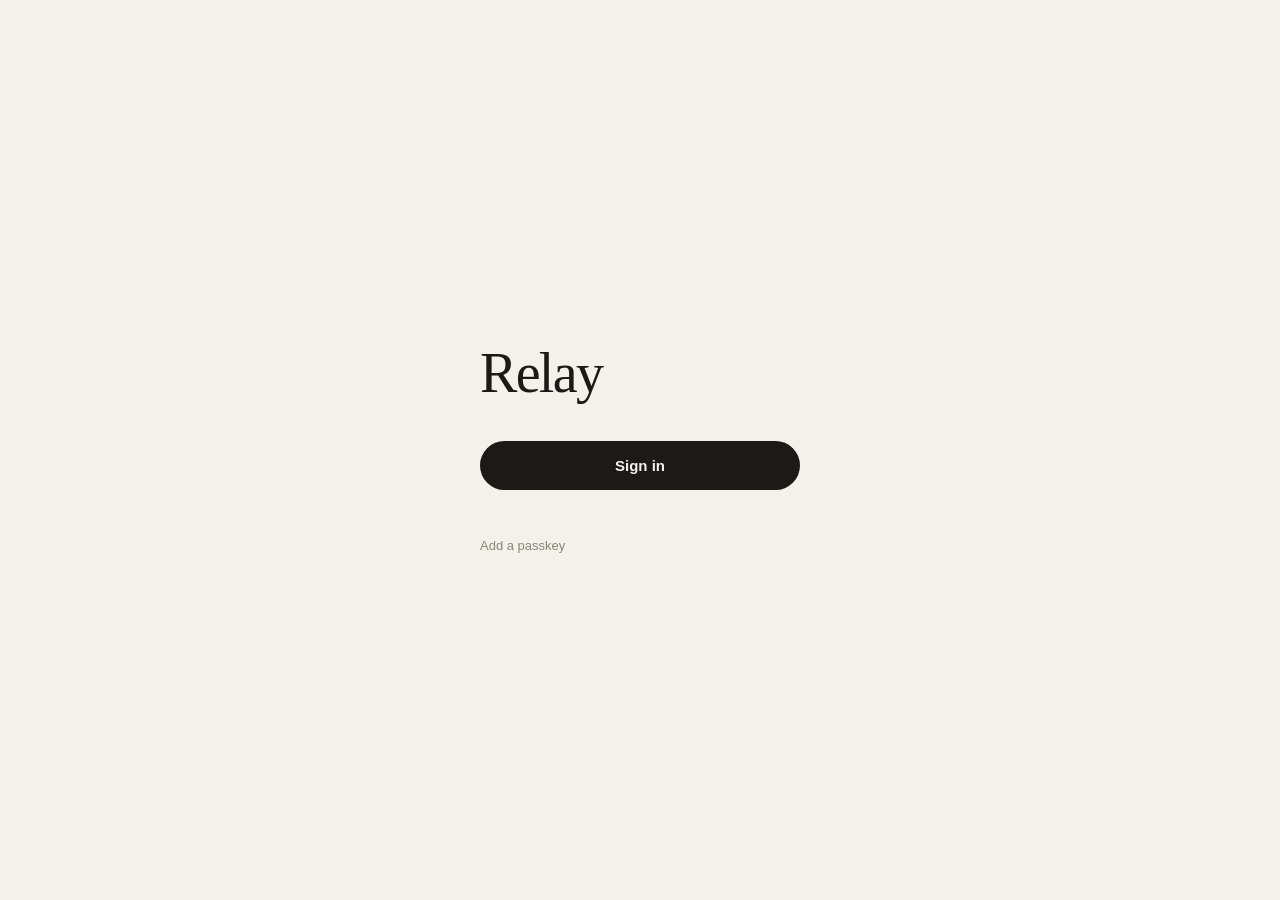
==== internal/ui/static/index.html @ f5f683ca "Redesign the dashboard for phones and cut most of the UI - Phone first: the week is a list of days t" ====
<!doctype html>
<html lang="en">
<head>
<meta charset="utf-8">
<meta name="viewport" content="width=device-width, initial-scale=1, viewport-fit=cover">
<meta name="referrer" content="no-referrer">
<meta name="theme-color" content="#f4f1ea" media="(prefers-color-scheme: light)">
<meta name="theme-color" content="#121210" media="(prefers-color-scheme: dark)">
<title>Relay</title>
<link rel="stylesheet" href="style.css">
<script src="app.js" defer></script>
</head>
<body>
<main id="login" class="login" hidden>
  <h1>Relay</h1>
  <button id="login-btn" class="primary" type="button">Sign in</button>
  <p id="login-msg" class="msg" role="status"></p>
  <details id="register">
    <summary>Add a passkey</summary>
    <input id="reg-token" type="password" autocomplete="off" spellcheck="false" placeholder="API token" aria-label="API token">
    <button id="reg-btn" type="button">Add</button>
    <p id="reg-msg" class="msg" role="status"></p>
  </details>
</main>

<div id="app" hidden>
  <header class="bar">
    <button id="prev" class="icon" type="button" aria-label="Previous">&#8249;</button>
    <button id="range" class="range" type="button" title="Today"></button>
    <button id="next" class="icon" type="button" aria-label="Next">&#8250;</button>
    <div class="views" role="tablist" aria-label="View">
      <button id="v-week" type="button" role="tab">Week</button>
      <button id="v-day" type="button" role="tab">Day</button>
    </div>
  </header>
  <nav id="filters" class="filters" aria-label="Networks"></nav>
  <section id="cal" class="cal"></section>
  <button id="logout" class="out" type="button">Sign out</button>
</div>

<dialog id="preview" tabindex="-1">
  <form method="dialog"><button class="icon close" aria-label="Close">&times;</button></form>
  <div id="preview-body"></div>
</dialog>
</body>
</html>
---- internal/ui/static/style.css ----
:root {
  --bg: #f4f1ea; --ink: #1b1a17; --soft: #8a857a; --line: #e2ddd2; --raise: #fbf9f4;
  --accent: #c2410c; --err: #b42318;
  --x: #1b1a17; --facebook: #1877f2; --instagram: #d62976; --youtube: #e62117; --tiktok: #0fa3a3; --website: #6b46c1;
  --serif: "New York", ui-serif, "Iowan Old Style", "Charter", Georgia, serif;
  --sans: ui-sans-serif, -apple-system, "SF Pro Text", "Segoe UI", sans-serif;
  color-scheme: light dark;
}
@media (prefers-color-scheme: dark) {
  :root { --bg: #121210; --ink: #ece8df; --soft: #8c877c; --line: #2a2925; --raise: #1a1917; --accent: #fb923c; --x: #ece8df; }
}
* { box-sizing: border-box; }
html, body { margin: 0; background: var(--bg); color: var(--ink); font: 15px/1.4 var(--sans); -webkit-font-smoothing: antialiased; }
[hidden] { display: none !important; }
button { font: inherit; color: inherit; background: none; border: 0; padding: 0; cursor: pointer; -webkit-tap-highlight-color: transparent; }
button:focus-visible, summary:focus-visible { outline: 2px solid var(--accent); outline-offset: 2px; border-radius: 6px; }
.icon { width: 40px; height: 40px; display: grid; place-items: center; font-size: 22px; line-height: 1; border-radius: 50%; color: var(--soft); flex: none; }
.icon:hover { color: var(--ink); background: var(--line); }

.login { min-height: 100dvh; display: flex; flex-direction: column; justify-content: center; gap: 16px; width: min(320px, 100% - 32px); margin: 0 auto; }
.login h1 { font: 400 56px/1 var(--serif); letter-spacing: -0.03em; margin: 0 0 24px; }
.primary { background: var(--ink); color: var(--bg); border-radius: 999px; padding: 14px; font-weight: 600; }
details { color: var(--soft); font-size: 13px; }
summary { cursor: pointer; list-style: none; }
summary::-webkit-details-marker { display: none; }
details[open] { display: flex; flex-wrap: wrap; gap: 8px; }
details summary, details .msg { flex-basis: 100%; }
details input { font: inherit; font-size: 16px; color: var(--ink); background: var(--raise); border: 1px solid var(--line); border-radius: 999px; padding: 0 16px; height: 46px; flex: 1; min-width: 0; }
details button { border: 1px solid var(--line); border-radius: 999px; padding: 0 20px; height: 46px; color: var(--ink); }
.msg { min-height: 1.2em; margin: 0; font-size: 13px; color: var(--soft); }
.msg.err { color: var(--err); }

.bar {
  position: sticky; top: 0; z-index: 2; display: flex; align-items: center; gap: 2px;
  padding: max(8px, env(safe-area-inset-top)) 8px 8px; background: color-mix(in srgb, var(--bg) 88%, transparent);
  backdrop-filter: blur(14px); -webkit-backdrop-filter: blur(14px);
}
.range { font: 400 21px/1 var(--serif); letter-spacing: -0.01em; padding: 8px 6px; white-space: nowrap; }
#next { margin-right: auto; }
.views { display: flex; background: var(--line); border-radius: 999px; padding: 3px; font-size: 13px; }
.views button { padding: 6px 12px; border-radius: 999px; color: var(--soft); }
.views button[aria-selected="true"] { background: var(--raise); color: var(--ink); box-shadow: 0 1px 2px rgb(0 0 0 / .08); }

.filters { display: flex; gap: 14px; padding: 0 16px 8px; overflow-x: auto; scrollbar-width: none; }
.filters button { display: inline-flex; align-items: center; gap: 6px; font-size: 13px; color: var(--soft); white-space: nowrap; padding: 4px 0; }
.filters button.off { opacity: .35; text-decoration: line-through; }
.dot { width: 7px; height: 7px; border-radius: 50%; background: var(--net, var(--soft)); flex: none; }

.cal { padding: 0 16px calc(32px + env(safe-area-inset-bottom)); }
.day { padding-top: 20px; scroll-margin-top: 56px; }
.day-head { display: flex; align-items: baseline; gap: 8px; width: 100%; padding: 0 0 8px; border-bottom: 1px solid var(--line); text-align: left; }
.day-head .n { font: 400 30px/1 var(--serif); letter-spacing: -0.02em; }
.day-head .w { color: var(--soft); font-size: 13px; text-transform: uppercase; letter-spacing: .08em; }
.day.today .day-head .n { color: var(--accent); }

.row {
  display: grid; grid-template-columns: 3px 38px minmax(0, 1fr) auto; gap: 0 10px; align-items: center; width: 100%; min-width: 0;
  padding: 10px 0; border-bottom: 1px solid var(--line); text-align: left;
  animation: rise .35s ease-out both; animation-delay: calc(var(--i, 0) * 18ms);
}
.row::before { content: ""; align-self: stretch; border-radius: 2px; background: var(--net, var(--soft)); }
.row:hover .text { color: var(--ink); }
.row .time { font-size: 12px; color: var(--soft); font-variant-numeric: tabular-nums; }
.row .text { overflow: hidden; display: -webkit-box; -webkit-line-clamp: 2; -webkit-box-orient: vertical; word-break: break-word; font-size: 14px; }
.row .thumb { width: 44px; height: 44px; border-radius: 8px; object-fit: cover; background: var(--line); }
.row.done .text, .row.done .thumb { opacity: .6; }
.row.failed .time { color: var(--err); font-weight: 600; }
.row.draft .text { font-style: italic; color: var(--soft); }
.flag { color: var(--err); font-size: 12px; font-weight: 600; margin-right: 4px; }
.out { display: block; margin: 32px auto 0; font-size: 13px; color: var(--soft); padding: 8px 12px; }
.out:hover { color: var(--ink); }
.empty { color: var(--soft); font: italic 400 18px var(--serif); padding: 48px 0; text-align: center; }

.dayview { max-width: 640px; }
.dayview .row { grid-template-columns: 3px 42px minmax(0, 1fr) auto; padding: 14px 0; }
.dayview .row .text { -webkit-line-clamp: 3; font-size: 15px; }
.dayview .row .thumb { width: 64px; height: 64px; border-radius: 10px; }

@keyframes rise { from { opacity: 0; transform: translateY(4px); } }
@media (prefers-reduced-motion: reduce) { .row { animation: none; } }

dialog {
  border: 0; padding: 20px 20px calc(20px + env(safe-area-inset-bottom)); background: var(--raise); color: var(--ink);
  width: 100%; max-width: 100%; max-height: 88dvh; margin: auto 0 0; border-radius: 20px 20px 0 0; overflow-y: auto;
}
dialog:focus { outline: none; }
dialog::backdrop { background: rgb(0 0 0 / .4); }
.close { position: absolute; right: 8px; top: 8px; }
.pv-head { display: flex; align-items: center; gap: 8px; font-size: 13px; color: var(--soft); padding-right: 40px; margin-bottom: 12px; }
.pv-head a { margin-left: auto; color: var(--ink); text-decoration: none; }
dialog h3 { font: 400 22px/1.2 var(--serif); margin: 0 0 8px; }
.pv-media { display: flex; gap: 6px; overflow-x: auto; margin: 0 -20px 12px; padding: 0 20px; scrollbar-width: none; }
.pv-media img, .pv-media video { height: 220px; max-width: 85%; border-radius: 12px; background: var(--line); object-fit: cover; }
.pv-part { white-space: pre-wrap; word-break: break-word; margin: 0 0 12px; }
.pv-part + .pv-part { padding-top: 12px; border-top: 1px solid var(--line); }
.pv-err { color: var(--err); font-size: 13px; }

@media (min-width: 900px) {
  .bar { padding: 12px 24px; }
  .filters, .cal { padding-left: 24px; padding-right: 24px; }
  .week { display: grid; grid-template-columns: repeat(7, minmax(0, 1fr)); gap: 0 16px; }
  .week .row { grid-template-columns: 3px minmax(0, 1fr) auto; grid-template-rows: auto auto; gap: 2px 8px; }
  .week .row::before { grid-row: span 2; }
  .week .row .time { grid-column: 2; }
  .week .row .thumb { grid-column: 3; grid-row: 1 / span 2; width: 36px; height: 36px; }
  .week .row .text { grid-column: 2; font-size: 13px; }
  .dayview { margin: 0 auto; }
  dialog { width: min(560px, 100% - 32px); margin: auto; border-radius: 20px; max-height: 85vh; padding-bottom: 20px; }
}
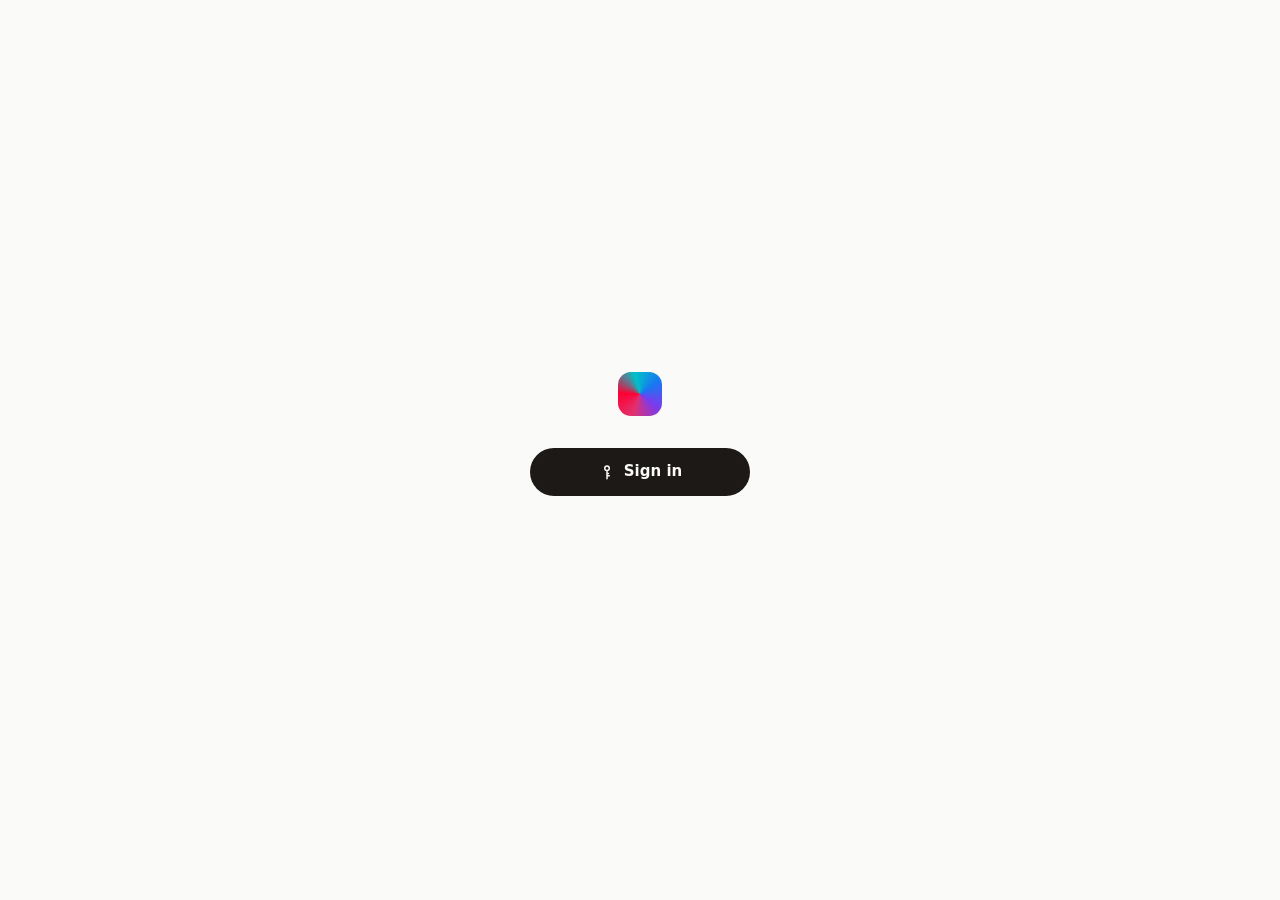
==== commit 4670e033: "Merge pull request #5 from Seeyko/claude/ui-redesign" ====
--- a/internal/ui/static/index.html
+++ b/internal/ui/static/index.html
@@ -4,42 +4,41 @@
 <meta charset="utf-8">
 <meta name="viewport" content="width=device-width, initial-scale=1, viewport-fit=cover">
 <meta name="referrer" content="no-referrer">
-<meta name="theme-color" content="#f4f1ea" media="(prefers-color-scheme: light)">
-<meta name="theme-color" content="#121210" media="(prefers-color-scheme: dark)">
+<meta name="theme-color" content="#fafaf9" media="(prefers-color-scheme: light)">
+<meta name="theme-color" content="#111110" media="(prefers-color-scheme: dark)">
 <title>Relay</title>
 <link rel="stylesheet" href="style.css">
 <script src="app.js" defer></script>
 </head>
 <body>
 <main id="login" class="login" hidden>
-  <h1>Relay</h1>
-  <button id="login-btn" class="primary" type="button">Sign in</button>
+  <div class="mark" aria-hidden="true"></div>
+  <button id="login-btn" class="primary" type="button"></button>
   <p id="login-msg" class="msg" role="status"></p>
-  <details id="register">
-    <summary>Add a passkey</summary>
-    <input id="reg-token" type="password" autocomplete="off" spellcheck="false" placeholder="API token" aria-label="API token">
-    <button id="reg-btn" type="button">Add</button>
-    <p id="reg-msg" class="msg" role="status"></p>
-  </details>
+  <button id="reg-toggle" class="link" type="button" hidden></button>
+  <form id="register" class="register" hidden>
+    <input id="reg-token" type="password" autocomplete="off" spellcheck="false" required>
+    <button id="reg-btn" type="submit"></button>
+  </form>
 </main>
 
 <div id="app" hidden>
   <header class="bar">
-    <button id="prev" class="icon" type="button" aria-label="Previous">&#8249;</button>
-    <button id="range" class="range" type="button" title="Today"></button>
-    <button id="next" class="icon" type="button" aria-label="Next">&#8250;</button>
-    <div class="views" role="tablist" aria-label="View">
-      <button id="v-week" type="button" role="tab">Week</button>
-      <button id="v-day" type="button" role="tab">Day</button>
+    <button id="prev" class="icon" type="button" aria-label="Previous"><svg viewBox="0 0 24 24"><path d="M15 6l-6 6 6 6"/></svg></button>
+    <button id="range" class="range" type="button"></button>
+    <button id="next" class="icon" type="button" aria-label="Next"><svg viewBox="0 0 24 24"><path d="M9 6l6 6-6 6"/></svg></button>
+    <div class="spacer"></div>
+    <div class="seg" role="tablist">
+      <button id="v-week" type="button" role="tab"></button>
+      <button id="v-day" type="button" role="tab"></button>
     </div>
+    <button id="logout" class="icon" type="button" aria-label="Sign out"><svg viewBox="0 0 24 24"><path d="M15 4h3a2 2 0 0 1 2 2v12a2 2 0 0 1-2 2h-3M10 17l5-5-5-5M15 12H4"/></svg></button>
   </header>
-  <nav id="filters" class="filters" aria-label="Networks"></nav>
-  <section id="cal" class="cal"></section>
-  <button id="logout" class="out" type="button">Sign out</button>
+  <nav id="strip" class="strip" aria-label="Days"></nav>
+  <main id="cal" class="cal"></main>
 </div>
 
-<dialog id="preview" tabindex="-1">
-  <form method="dialog"><button class="icon close" aria-label="Close">&times;</button></form>
+<dialog id="preview" class="sheet">
   <div id="preview-body"></div>
 </dialog>
 </body>
--- a/internal/ui/static/style.css
+++ b/internal/ui/static/style.css
@@ -1,109 +1,112 @@
 :root {
-  --bg: #f4f1ea; --ink: #1b1a17; --soft: #8a857a; --line: #e2ddd2; --raise: #fbf9f4;
-  --accent: #c2410c; --err: #b42318;
-  --x: #1b1a17; --facebook: #1877f2; --instagram: #d62976; --youtube: #e62117; --tiktok: #0fa3a3; --website: #6b46c1;
-  --serif: "New York", ui-serif, "Iowan Old Style", "Charter", Georgia, serif;
-  --sans: ui-sans-serif, -apple-system, "SF Pro Text", "Segoe UI", sans-serif;
+  --bg: #fafaf9; --surface: #ffffff; --ink: #1c1917; --muted: #78716c; --faint: #e7e5e4; --hover: #f5f5f4;
+  --accent: #1c1917; --danger: #dc2626;
+  --x: #1c1917; --facebook: #1877f2; --instagram: #e1306c; --youtube: #ff0033; --tiktok: #00c2c7; --website: #7c3aed;
+  --r: 14px; --safe-b: env(safe-area-inset-bottom, 0px);
   color-scheme: light dark;
 }
 @media (prefers-color-scheme: dark) {
-  :root { --bg: #121210; --ink: #ece8df; --soft: #8c877c; --line: #2a2925; --raise: #1a1917; --accent: #fb923c; --x: #ece8df; }
+  :root { --bg: #111110; --surface: #1a1a19; --ink: #f5f5f4; --muted: #a8a29e; --faint: #292524; --hover: #232321; --accent: #f5f5f4; --x: #f5f5f4; }
 }
-* { box-sizing: border-box; }
-html, body { margin: 0; background: var(--bg); color: var(--ink); font: 15px/1.4 var(--sans); -webkit-font-smoothing: antialiased; }
+* { box-sizing: border-box; -webkit-tap-highlight-color: transparent; }
+html, body { margin: 0; background: var(--bg); color: var(--ink); font: 15px/1.45 ui-sans-serif, system-ui, -apple-system, "Segoe UI", sans-serif; -webkit-font-smoothing: antialiased; }
 [hidden] { display: none !important; }
-button { font: inherit; color: inherit; background: none; border: 0; padding: 0; cursor: pointer; -webkit-tap-highlight-color: transparent; }
-button:focus-visible, summary:focus-visible { outline: 2px solid var(--accent); outline-offset: 2px; border-radius: 6px; }
-.icon { width: 40px; height: 40px; display: grid; place-items: center; font-size: 22px; line-height: 1; border-radius: 50%; color: var(--soft); flex: none; }
-.icon:hover { color: var(--ink); background: var(--line); }
+button { font: inherit; color: inherit; background: none; border: 0; padding: 0; cursor: pointer; }
+:focus-visible { outline: 2px solid var(--ink); outline-offset: 2px; border-radius: 8px; }
+svg { width: 20px; height: 20px; fill: none; stroke: currentColor; stroke-width: 2; stroke-linecap: round; stroke-linejoin: round; }
 
-.login { min-height: 100dvh; display: flex; flex-direction: column; justify-content: center; gap: 16px; width: min(320px, 100% - 32px); margin: 0 auto; }
-.login h1 { font: 400 56px/1 var(--serif); letter-spacing: -0.03em; margin: 0 0 24px; }
-.primary { background: var(--ink); color: var(--bg); border-radius: 999px; padding: 14px; font-weight: 600; }
-details { color: var(--soft); font-size: 13px; }
-summary { cursor: pointer; list-style: none; }
-summary::-webkit-details-marker { display: none; }
-details[open] { display: flex; flex-wrap: wrap; gap: 8px; }
-details summary, details .msg { flex-basis: 100%; }
-details input { font: inherit; font-size: 16px; color: var(--ink); background: var(--raise); border: 1px solid var(--line); border-radius: 999px; padding: 0 16px; height: 46px; flex: 1; min-width: 0; }
-details button { border: 1px solid var(--line); border-radius: 999px; padding: 0 20px; height: 46px; color: var(--ink); }
-.msg { min-height: 1.2em; margin: 0; font-size: 13px; color: var(--soft); }
-.msg.err { color: var(--err); }
+/* ---------- login ---------- */
+.login { min-height: 100dvh; display: flex; flex-direction: column; align-items: center; justify-content: center; gap: 14px; padding: 24px; }
+.mark { width: 44px; height: 44px; border-radius: 13px; background: conic-gradient(from 200deg, var(--instagram), var(--youtube), var(--tiktok), var(--facebook), var(--website), var(--instagram)); margin-bottom: 18px; }
+.primary { background: var(--accent); color: var(--bg); padding: 13px 22px; border-radius: 999px; font-weight: 600; min-width: 220px; display: inline-flex; gap: 8px; justify-content: center; align-items: center; }
+.primary svg { width: 18px; height: 18px; }
+.link { color: var(--muted); font-size: 13px; }
+.register { display: flex; gap: 8px; width: min(320px, 100%); }
+.register input { flex: 1; min-width: 0; font: inherit; color: inherit; background: var(--surface); border: 1px solid var(--faint); border-radius: 999px; padding: 10px 14px; }
+.register button { padding: 10px 16px; border-radius: 999px; background: var(--faint); font-weight: 600; }
+.msg { min-height: 1.4em; margin: 0; font-size: 13px; color: var(--muted); text-align: center; }
+.msg.err { color: var(--danger); }
 
-.bar {
-  position: sticky; top: 0; z-index: 2; display: flex; align-items: center; gap: 2px;
-  padding: max(8px, env(safe-area-inset-top)) 8px 8px; background: color-mix(in srgb, var(--bg) 88%, transparent);
-  backdrop-filter: blur(14px); -webkit-backdrop-filter: blur(14px);
+/* ---------- header ---------- */
+.bar { position: sticky; top: 0; z-index: 3; display: flex; align-items: center; gap: 2px; padding: 10px 12px; padding-top: max(10px, env(safe-area-inset-top)); background: color-mix(in srgb, var(--bg) 85%, transparent); backdrop-filter: saturate(1.4) blur(14px); -webkit-backdrop-filter: saturate(1.4) blur(14px); }
+.icon { width: 36px; height: 36px; display: grid; place-items: center; border-radius: 10px; color: var(--muted); }
+.icon:hover { background: var(--hover); color: var(--ink); }
+.range { font-weight: 650; font-size: 17px; letter-spacing: -0.01em; padding: 4px 6px; border-radius: 8px; white-space: nowrap; }
+.range.away::after { content: ""; display: inline-block; width: 6px; height: 6px; border-radius: 50%; background: var(--muted); margin-left: 6px; vertical-align: middle; }
+.spacer { flex: 1; }
+.seg { display: flex; background: var(--faint); border-radius: 10px; padding: 2px; margin-right: 4px; }
+.seg button { padding: 5px 12px; border-radius: 8px; font-size: 13px; font-weight: 600; color: var(--muted); }
+.seg button[aria-selected="true"] { background: var(--surface); color: var(--ink); box-shadow: 0 1px 2px rgb(0 0 0 / .08); }
+
+/* ---------- day strip (mobile) ---------- */
+.strip { display: none; }
+.day-cell { display: flex; flex-direction: column; align-items: center; gap: 3px; padding: 6px 0 8px; border-radius: 12px; color: var(--muted); }
+.day-cell .wd { font-size: 11px; font-weight: 600; text-transform: uppercase; letter-spacing: .04em; }
+.day-cell .n { font-size: 17px; font-weight: 650; color: var(--ink); width: 34px; height: 34px; display: grid; place-items: center; border-radius: 50%; }
+.day-cell.today .n { color: var(--danger); }
+.day-cell.sel .n { background: var(--ink); color: var(--bg); }
+.dots { display: flex; gap: 2px; height: 5px; }
+.dots i { width: 5px; height: 5px; border-radius: 50%; background: var(--net); }
+
+/* ---------- calendar ---------- */
+.cal { padding: 4px 12px calc(32px + var(--safe-b)); }
+.week { display: grid; grid-template-columns: repeat(7, minmax(0, 1fr)); gap: 10px; }
+.col-head { display: flex; align-items: baseline; gap: 6px; padding: 6px 4px 10px; color: var(--muted); font-size: 12px; font-weight: 600; text-transform: uppercase; letter-spacing: .04em; cursor: pointer; }
+.col-head .n { font-size: 20px; color: var(--ink); text-transform: none; letter-spacing: -0.02em; }
+.col-head.today .n { color: var(--danger); }
+.col { display: flex; flex-direction: column; gap: 6px; min-width: 0; }
+.none { color: var(--faint); text-align: center; padding: 18px 0; font-size: 18px; }
+
+.post { position: relative; display: grid; grid-template-columns: 1fr auto; gap: 10px; align-items: start; width: 100%; text-align: left; background: var(--surface); border-radius: var(--r); padding: 10px 10px 10px 12px; box-shadow: 0 0 0 1px var(--faint); transition: transform .12s ease, box-shadow .12s ease; }
+.post:hover { box-shadow: 0 0 0 1px var(--faint), 0 6px 18px -8px rgb(0 0 0 / .18); }
+.post:active { transform: scale(.985); }
+.post .meta { display: flex; align-items: center; gap: 6px; font-size: 12px; color: var(--muted); font-variant-numeric: tabular-nums; }
+.post .meta svg { width: 14px; height: 14px; color: var(--net); stroke-width: 0; fill: currentColor; flex: none; }
+.post .meta b { font-weight: 600; color: var(--ink); }
+.post .txt { margin-top: 3px; font-size: 14px; line-height: 1.35; overflow: hidden; display: -webkit-box; -webkit-line-clamp: 2; -webkit-box-orient: vertical; word-break: break-word; }
+.post .th { width: 44px; height: 44px; border-radius: 9px; object-fit: cover; background: var(--faint); display: block; }
+.post.published { opacity: .55; }
+.post.draft { box-shadow: 0 0 0 1px var(--faint) inset; background: transparent; border: 1.5px dashed var(--faint); }
+.post.failed { box-shadow: 0 0 0 1.5px var(--danger); }
+.flag { width: 7px; height: 7px; border-radius: 50%; background: var(--danger); margin-left: auto; }
+
+/* day timeline */
+.day { max-width: 640px; margin: 0 auto; display: flex; flex-direction: column; }
+.hour { display: grid; grid-template-columns: 46px 1fr; gap: 8px; padding: 4px 0; }
+.hour > time { font-size: 12px; color: var(--muted); padding-top: 12px; font-variant-numeric: tabular-nums; }
+.hour .col { gap: 8px; }
+.day .post .th { width: 56px; height: 56px; }
+.day .post .txt { -webkit-line-clamp: 3; }
+.now { display: grid; grid-template-columns: 46px 1fr; gap: 8px; align-items: center; margin: 2px 0; }
+.now::before { content: ""; } .now i { height: 2px; background: var(--danger); border-radius: 2px; position: relative; }
+.now i::before { content: ""; position: absolute; left: -4px; top: -3px; width: 8px; height: 8px; border-radius: 50%; background: var(--danger); }
+.empty { text-align: center; color: var(--muted); padding: 64px 0; }
+
+/* ---------- preview sheet ---------- */
+.sheet { border: 0; padding: 0; margin: auto; width: min(520px, 100%); max-height: min(86dvh, 820px); border-radius: 22px; background: var(--surface); color: var(--ink); box-shadow: 0 24px 60px -20px rgb(0 0 0 / .45); overflow: auto; }
+.sheet::backdrop { background: rgb(0 0 0 / .4); backdrop-filter: blur(2px); }
+.sheet[open] { animation: pop .18s ease-out; }
+@keyframes pop { from { opacity: 0; transform: translateY(8px) scale(.98); } }
+.pv { padding: 18px 20px 22px; display: flex; flex-direction: column; gap: 14px; }
+.pv-top { display: flex; align-items: center; gap: 8px; font-size: 13px; color: var(--muted); }
+.pv-top > svg { width: 18px; height: 18px; stroke-width: 0; fill: var(--net); }
+.pv-top .spacer { flex: 1; }
+.pv h3 { margin: 0; font-size: 17px; letter-spacing: -0.01em; }
+.pv-media { display: flex; gap: 8px; overflow-x: auto; scroll-snap-type: x mandatory; margin: 0 -20px; padding: 0 20px; scrollbar-width: none; }
+.pv-media > * { flex: 0 0 auto; max-height: 340px; max-width: 86%; border-radius: 14px; scroll-snap-align: start; background: var(--faint); }
+.pv-media > :only-child { max-width: 100%; }
+.pv-part { white-space: pre-wrap; word-break: break-word; font-size: 15px; }
+.pv-part + .pv-part { border-top: 1px solid var(--faint); padding-top: 12px; }
+.pv-err { color: var(--danger); font-size: 13px; background: color-mix(in srgb, var(--danger) 8%, transparent); padding: 10px 12px; border-radius: 10px; margin: 0; }
+
+/* ---------- mobile ---------- */
+@media (max-width: 760px) {
+  .seg { display: none; }
+  .strip { display: grid; grid-template-columns: repeat(7, 1fr); padding: 0 8px 6px; position: sticky; top: calc(56px + env(safe-area-inset-top, 0px)); z-index: 2; background: color-mix(in srgb, var(--bg) 85%, transparent); backdrop-filter: blur(14px); -webkit-backdrop-filter: blur(14px); border-bottom: 1px solid var(--faint); }
+  .cal { padding-top: 8px; }
+  .sheet { margin: auto 0 0; width: 100%; max-width: 100%; max-height: 92dvh; border-radius: 22px 22px 0 0; padding-bottom: var(--safe-b); }
+  .sheet[open] { animation: up .22s cubic-bezier(.2, .8, .2, 1); }
+  .sheet::before { content: ""; display: block; width: 36px; height: 5px; border-radius: 3px; background: var(--faint); margin: 8px auto 0; }
+  @keyframes up { from { transform: translateY(40%); opacity: .4; } }
 }
-.range { font: 400 21px/1 var(--serif); letter-spacing: -0.01em; padding: 8px 6px; white-space: nowrap; }
-#next { margin-right: auto; }
-.views { display: flex; background: var(--line); border-radius: 999px; padding: 3px; font-size: 13px; }
-.views button { padding: 6px 12px; border-radius: 999px; color: var(--soft); }
-.views button[aria-selected="true"] { background: var(--raise); color: var(--ink); box-shadow: 0 1px 2px rgb(0 0 0 / .08); }
-
-.filters { display: flex; gap: 14px; padding: 0 16px 8px; overflow-x: auto; scrollbar-width: none; }
-.filters button { display: inline-flex; align-items: center; gap: 6px; font-size: 13px; color: var(--soft); white-space: nowrap; padding: 4px 0; }
-.filters button.off { opacity: .35; text-decoration: line-through; }
-.dot { width: 7px; height: 7px; border-radius: 50%; background: var(--net, var(--soft)); flex: none; }
-
-.cal { padding: 0 16px calc(32px + env(safe-area-inset-bottom)); }
-.day { padding-top: 20px; scroll-margin-top: 56px; }
-.day-head { display: flex; align-items: baseline; gap: 8px; width: 100%; padding: 0 0 8px; border-bottom: 1px solid var(--line); text-align: left; }
-.day-head .n { font: 400 30px/1 var(--serif); letter-spacing: -0.02em; }
-.day-head .w { color: var(--soft); font-size: 13px; text-transform: uppercase; letter-spacing: .08em; }
-.day.today .day-head .n { color: var(--accent); }
-
-.row {
-  display: grid; grid-template-columns: 3px 38px minmax(0, 1fr) auto; gap: 0 10px; align-items: center; width: 100%; min-width: 0;
-  padding: 10px 0; border-bottom: 1px solid var(--line); text-align: left;
-  animation: rise .35s ease-out both; animation-delay: calc(var(--i, 0) * 18ms);
-}
-.row::before { content: ""; align-self: stretch; border-radius: 2px; background: var(--net, var(--soft)); }
-.row:hover .text { color: var(--ink); }
-.row .time { font-size: 12px; color: var(--soft); font-variant-numeric: tabular-nums; }
-.row .text { overflow: hidden; display: -webkit-box; -webkit-line-clamp: 2; -webkit-box-orient: vertical; word-break: break-word; font-size: 14px; }
-.row .thumb { width: 44px; height: 44px; border-radius: 8px; object-fit: cover; background: var(--line); }
-.row.done .text, .row.done .thumb { opacity: .6; }
-.row.failed .time { color: var(--err); font-weight: 600; }
-.row.draft .text { font-style: italic; color: var(--soft); }
-.flag { color: var(--err); font-size: 12px; font-weight: 600; margin-right: 4px; }
-.out { display: block; margin: 32px auto 0; font-size: 13px; color: var(--soft); padding: 8px 12px; }
-.out:hover { color: var(--ink); }
-.empty { color: var(--soft); font: italic 400 18px var(--serif); padding: 48px 0; text-align: center; }
-
-.dayview { max-width: 640px; }
-.dayview .row { grid-template-columns: 3px 42px minmax(0, 1fr) auto; padding: 14px 0; }
-.dayview .row .text { -webkit-line-clamp: 3; font-size: 15px; }
-.dayview .row .thumb { width: 64px; height: 64px; border-radius: 10px; }
-
-@keyframes rise { from { opacity: 0; transform: translateY(4px); } }
-@media (prefers-reduced-motion: reduce) { .row { animation: none; } }
-
-dialog {
-  border: 0; padding: 20px 20px calc(20px + env(safe-area-inset-bottom)); background: var(--raise); color: var(--ink);
-  width: 100%; max-width: 100%; max-height: 88dvh; margin: auto 0 0; border-radius: 20px 20px 0 0; overflow-y: auto;
-}
-dialog:focus { outline: none; }
-dialog::backdrop { background: rgb(0 0 0 / .4); }
-.close { position: absolute; right: 8px; top: 8px; }
-.pv-head { display: flex; align-items: center; gap: 8px; font-size: 13px; color: var(--soft); padding-right: 40px; margin-bottom: 12px; }
-.pv-head a { margin-left: auto; color: var(--ink); text-decoration: none; }
-dialog h3 { font: 400 22px/1.2 var(--serif); margin: 0 0 8px; }
-.pv-media { display: flex; gap: 6px; overflow-x: auto; margin: 0 -20px 12px; padding: 0 20px; scrollbar-width: none; }
-.pv-media img, .pv-media video { height: 220px; max-width: 85%; border-radius: 12px; background: var(--line); object-fit: cover; }
-.pv-part { white-space: pre-wrap; word-break: break-word; margin: 0 0 12px; }
-.pv-part + .pv-part { padding-top: 12px; border-top: 1px solid var(--line); }
-.pv-err { color: var(--err); font-size: 13px; }
-
-@media (min-width: 900px) {
-  .bar { padding: 12px 24px; }
-  .filters, .cal { padding-left: 24px; padding-right: 24px; }
-  .week { display: grid; grid-template-columns: repeat(7, minmax(0, 1fr)); gap: 0 16px; }
-  .week .row { grid-template-columns: 3px minmax(0, 1fr) auto; grid-template-rows: auto auto; gap: 2px 8px; }
-  .week .row::before { grid-row: span 2; }
-  .week .row .time { grid-column: 2; }
-  .week .row .thumb { grid-column: 3; grid-row: 1 / span 2; width: 36px; height: 36px; }
-  .week .row .text { grid-column: 2; font-size: 13px; }
-  .dayview { margin: 0 auto; }
-  dialog { width: min(560px, 100% - 32px); margin: auto; border-radius: 20px; max-height: 85vh; padding-bottom: 20px; }
-}
+@media (prefers-reduced-motion: reduce) { * { animation: none !important; transition: none !important; } }
